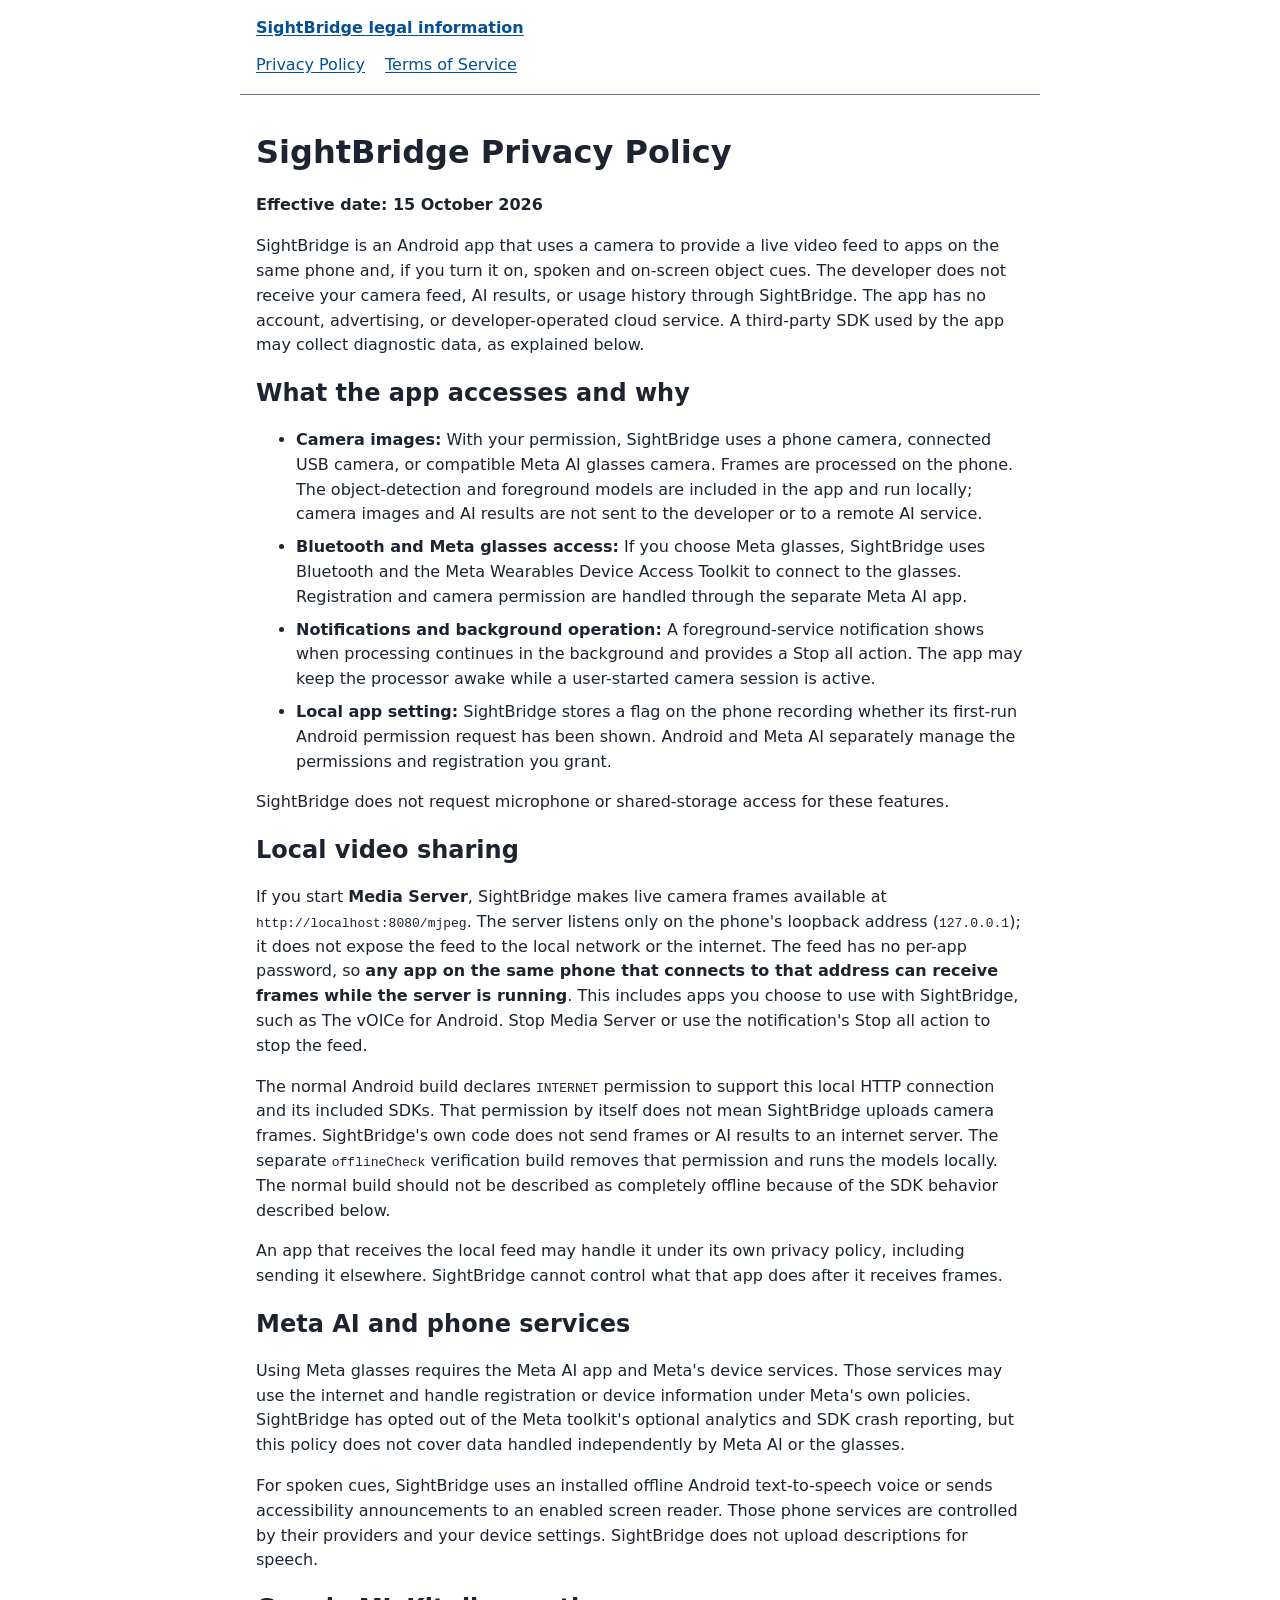
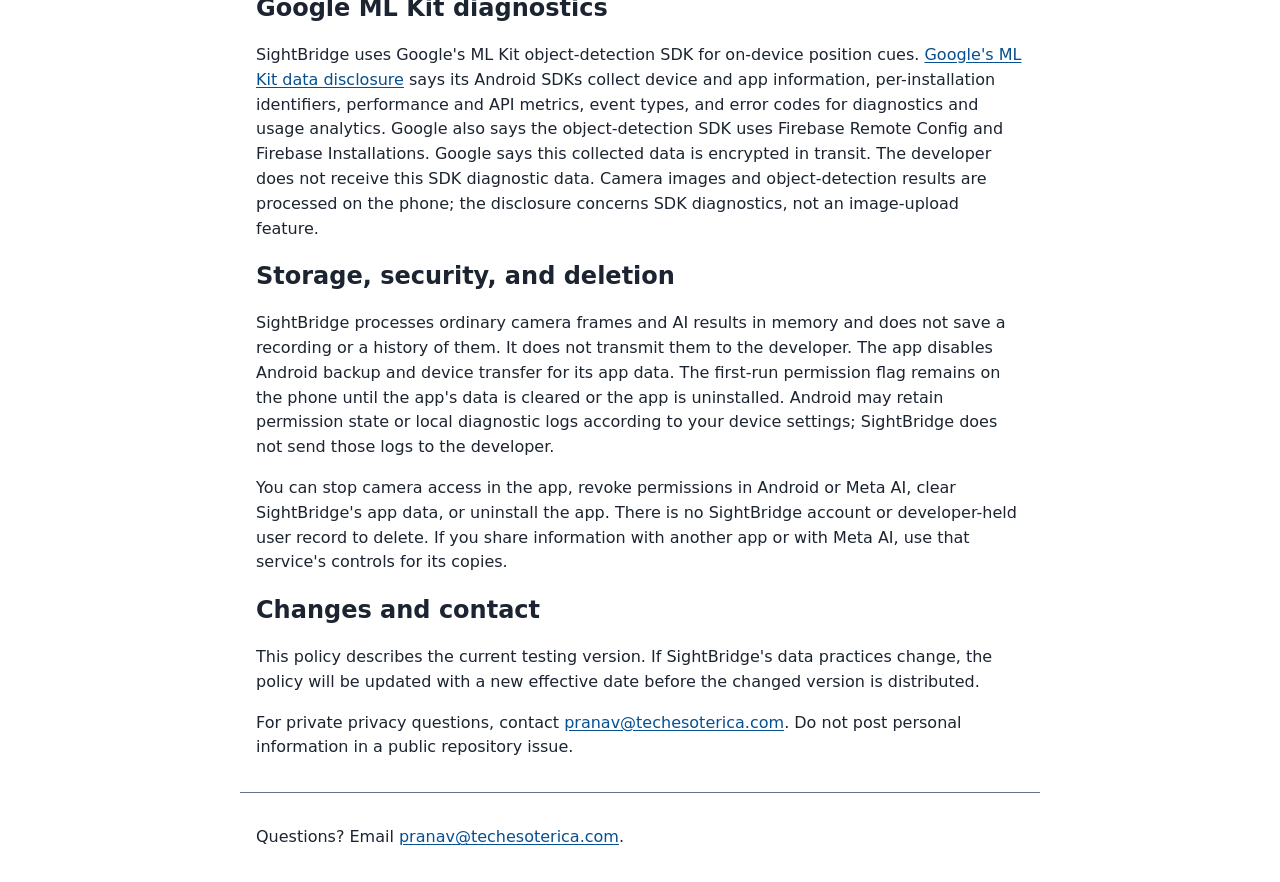
==== docs/privacy.html @ 4b02b6c6 "Add SightBridge privacy and terms pages" ====
<!doctype html>
<html lang="en">
<head>
  <meta charset="utf-8">
  <meta name="viewport" content="width=device-width, initial-scale=1">
  <meta name="color-scheme" content="light">
  <title>Privacy Policy | SightBridge</title>
  <link rel="stylesheet" href="legal.css">
</head>
<body>
  <a class="skip-link" href="#main-content">Skip to main content</a>
  <header class="site-header">
    <a class="brand" href="index.html">SightBridge legal information</a>
    <nav aria-label="Legal pages">
      <a href="privacy.html">Privacy Policy</a>
      <a href="terms.html">Terms of Service</a>
    </nav>
  </header>
  <main id="main-content" tabindex="-1">
<h1 id="sightbridge-privacy-policy">SightBridge Privacy Policy</h1>
<p><strong>Effective date: 15 October 2026</strong></p>
<p>SightBridge is an Android app that uses a camera to provide a live
video feed to apps on the same phone and, if you turn it on, spoken and
on-screen object cues. The developer does not receive your camera feed,
AI results, or usage history through SightBridge. The app has no
account, advertising, or developer-operated cloud service. A third-party
SDK used by the app may collect diagnostic data, as explained below.</p>
<h2 id="what-the-app-accesses-and-why">What the app accesses and
why</h2>
<ul>
<li><strong>Camera images:</strong> With your permission, SightBridge
uses a phone camera, connected USB camera, or compatible Meta AI glasses
camera. Frames are processed on the phone. The object-detection and
foreground models are included in the app and run locally; camera images
and AI results are not sent to the developer or to a remote AI
service.</li>
<li><strong>Bluetooth and Meta glasses access:</strong> If you choose
Meta glasses, SightBridge uses Bluetooth and the Meta Wearables Device
Access Toolkit to connect to the glasses. Registration and camera
permission are handled through the separate Meta AI app.</li>
<li><strong>Notifications and background operation:</strong> A
foreground-service notification shows when processing continues in the
background and provides a Stop all action. The app may keep the
processor awake while a user-started camera session is active.</li>
<li><strong>Local app setting:</strong> SightBridge stores a flag on the
phone recording whether its first-run Android permission request has
been shown. Android and Meta AI separately manage the permissions and
registration you grant.</li>
</ul>
<p>SightBridge does not request microphone or shared-storage access for
these features.</p>
<h2 id="local-video-sharing">Local video sharing</h2>
<p>If you start <strong>Media Server</strong>, SightBridge makes live
camera frames available at <code>http://localhost:8080/mjpeg</code>. The
server listens only on the phone's loopback address
(<code>127.0.0.1</code>); it does not expose the feed to the local
network or the internet. The feed has no per-app password, so
<strong>any app on the same phone that connects to that address can
receive frames while the server is running</strong>. This includes apps
you choose to use with SightBridge, such as The vOICe for Android. Stop
Media Server or use the notification's Stop all action to stop the
feed.</p>
<p>The normal Android build declares <code>INTERNET</code> permission to
support this local HTTP connection and its included SDKs. That
permission by itself does not mean SightBridge uploads camera frames.
SightBridge's own code does not send frames or AI results to an internet
server. The separate <code>offlineCheck</code> verification build
removes that permission and runs the models locally. The normal build
should not be described as completely offline because of the SDK
behavior described below.</p>
<p>An app that receives the local feed may handle it under its own
privacy policy, including sending it elsewhere. SightBridge cannot
control what that app does after it receives frames.</p>
<h2 id="meta-ai-and-phone-services">Meta AI and phone services</h2>
<p>Using Meta glasses requires the Meta AI app and Meta's device
services. Those services may use the internet and handle registration or
device information under Meta's own policies. SightBridge has opted out
of the Meta toolkit's optional analytics and SDK crash reporting, but
this policy does not cover data handled independently by Meta AI or the
glasses.</p>
<p>For spoken cues, SightBridge uses an installed offline Android
text-to-speech voice or sends accessibility announcements to an enabled
screen reader. Those phone services are controlled by their providers
and your device settings. SightBridge does not upload descriptions for
speech.</p>
<h2 id="google-ml-kit-diagnostics">Google ML Kit diagnostics</h2>
<p>SightBridge uses Google's ML Kit object-detection SDK for on-device
position cues. <a
href="https://developers.google.com/ml-kit/android-data-disclosure">Google's
ML Kit data disclosure</a> says its Android SDKs collect device and app
information, per-installation identifiers, performance and API metrics,
event types, and error codes for diagnostics and usage analytics. Google
also says the object-detection SDK uses Firebase Remote Config and
Firebase Installations. Google says this collected data is encrypted in
transit. The developer does not receive this SDK diagnostic data. Camera
images and object-detection results are processed on the phone; the
disclosure concerns SDK diagnostics, not an image-upload feature.</p>
<h2 id="storage-security-and-deletion">Storage, security, and
deletion</h2>
<p>SightBridge processes ordinary camera frames and AI results in memory
and does not save a recording or a history of them. It does not transmit
them to the developer. The app disables Android backup and device
transfer for its app data. The first-run permission flag remains on the
phone until the app's data is cleared or the app is uninstalled. Android
may retain permission state or local diagnostic logs according to your
device settings; SightBridge does not send those logs to the
developer.</p>
<p>You can stop camera access in the app, revoke permissions in Android
or Meta AI, clear SightBridge's app data, or uninstall the app. There is
no SightBridge account or developer-held user record to delete. If you
share information with another app or with Meta AI, use that service's
controls for its copies.</p>
<h2 id="changes-and-contact">Changes and contact</h2>
<p>This policy describes the current testing version. If SightBridge's
data practices change, the policy will be updated with a new effective
date before the changed version is distributed.</p>
<p>For private privacy questions, contact <a
href="mailto:pranav@techesoterica.com"><span>pranav@techesoterica.com</span></a>.
Do not post personal information in a public repository issue.</p>
  </main>
  <footer>
    <p>Questions? Email <a href="mailto:pranav@techesoterica.com">pranav@techesoterica.com</a>.</p>
  </footer>
</body>
</html>
---- docs/legal.css ----
:root {
  color-scheme: light;
  font-family: system-ui, sans-serif;
  line-height: 1.55;
  color: #1b2430;
  background: #fff;
}

body {
  margin: 0;
}

.site-header,
main,
footer {
  max-width: 48rem;
  margin-inline: auto;
  padding: 1rem;
}

.site-header {
  border-bottom: 1px solid #64748b;
}

.brand {
  font-weight: 700;
}

nav {
  display: flex;
  flex-wrap: wrap;
  gap: 0.5rem 1.25rem;
  margin-top: 0.75rem;
}

a {
  color: #064f91;
  text-decoration: underline;
  text-underline-offset: 0.15em;
}

a:focus-visible {
  outline: 3px solid #a34800;
  outline-offset: 3px;
}

.skip-link {
  position: absolute;
  left: 1rem;
  top: -10rem;
  padding: 0.5rem;
  background: #fff;
  z-index: 1;
}

.skip-link:focus {
  top: 0.5rem;
}

h1,
h2 {
  line-height: 1.25;
}

li + li {
  margin-top: 0.5rem;
}

code {
  overflow-wrap: anywhere;
}

footer {
  border-top: 1px solid #64748b;
}
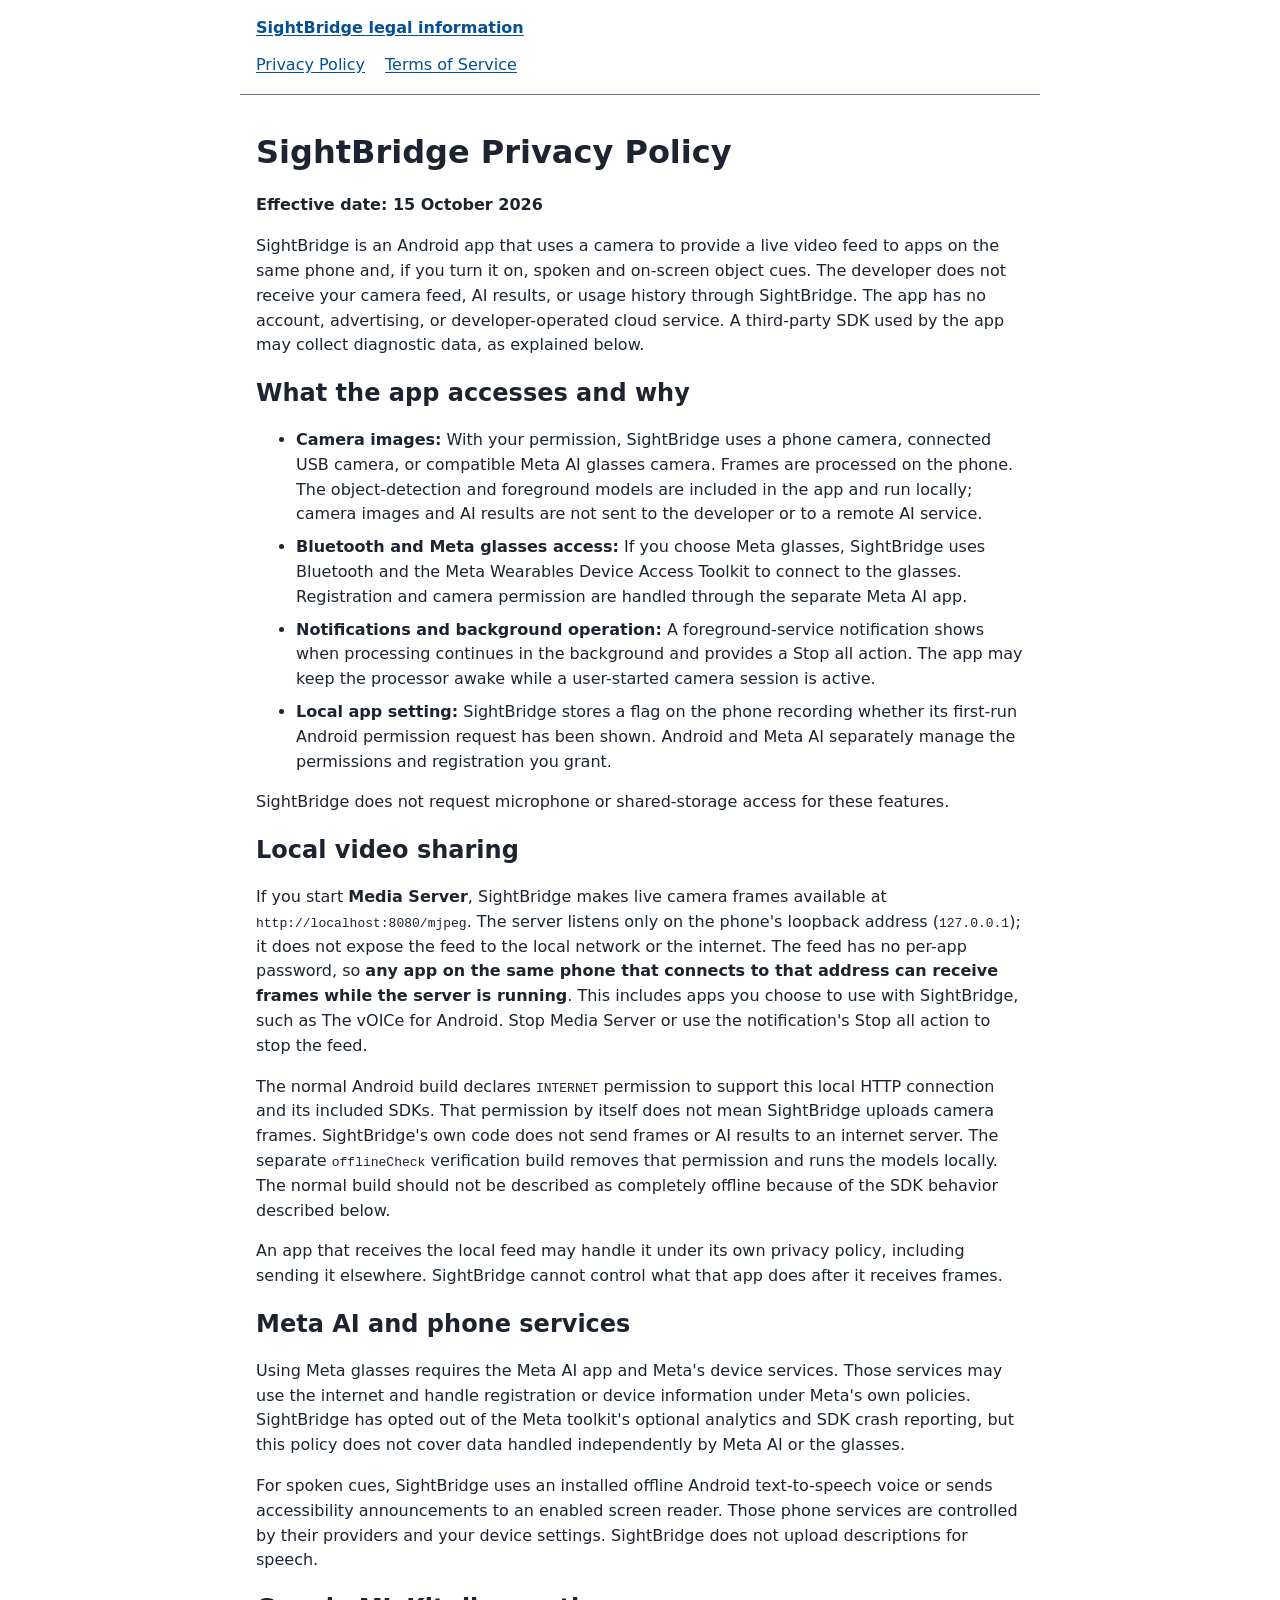
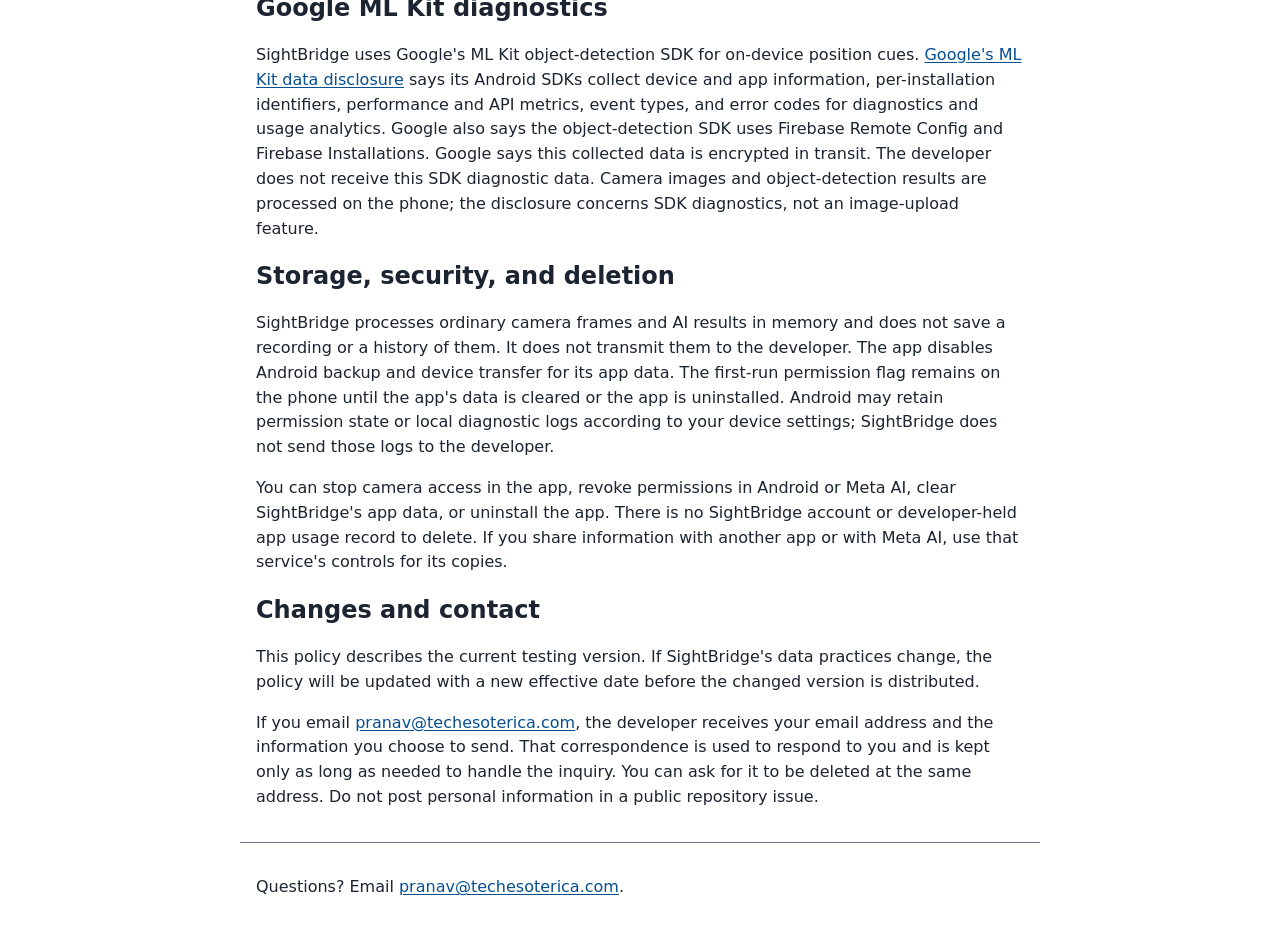
==== commit 82a66c36: "Clarify privacy contact correspondence" ====
--- a/docs/privacy.html
+++ b/docs/privacy.html
@@ -107,16 +107,20 @@
 developer.</p>
 <p>You can stop camera access in the app, revoke permissions in Android
 or Meta AI, clear SightBridge's app data, or uninstall the app. There is
-no SightBridge account or developer-held user record to delete. If you
-share information with another app or with Meta AI, use that service's
-controls for its copies.</p>
+no SightBridge account or developer-held app usage record to delete. If
+you share information with another app or with Meta AI, use that
+service's controls for its copies.</p>
 <h2 id="changes-and-contact">Changes and contact</h2>
 <p>This policy describes the current testing version. If SightBridge's
 data practices change, the policy will be updated with a new effective
 date before the changed version is distributed.</p>
-<p>For private privacy questions, contact <a
-href="mailto:pranav@techesoterica.com"><span>pranav@techesoterica.com</span></a>.
-Do not post personal information in a public repository issue.</p>
+<p>If you email <a
+href="mailto:pranav@techesoterica.com"><span>pranav@techesoterica.com</span></a>,
+the developer receives your email address and the information you choose
+to send. That correspondence is used to respond to you and is kept only
+as long as needed to handle the inquiry. You can ask for it to be
+deleted at the same address. Do not post personal information in a
+public repository issue.</p>
   </main>
   <footer>
     <p>Questions? Email <a href="mailto:pranav@techesoterica.com">pranav@techesoterica.com</a>.</p>
